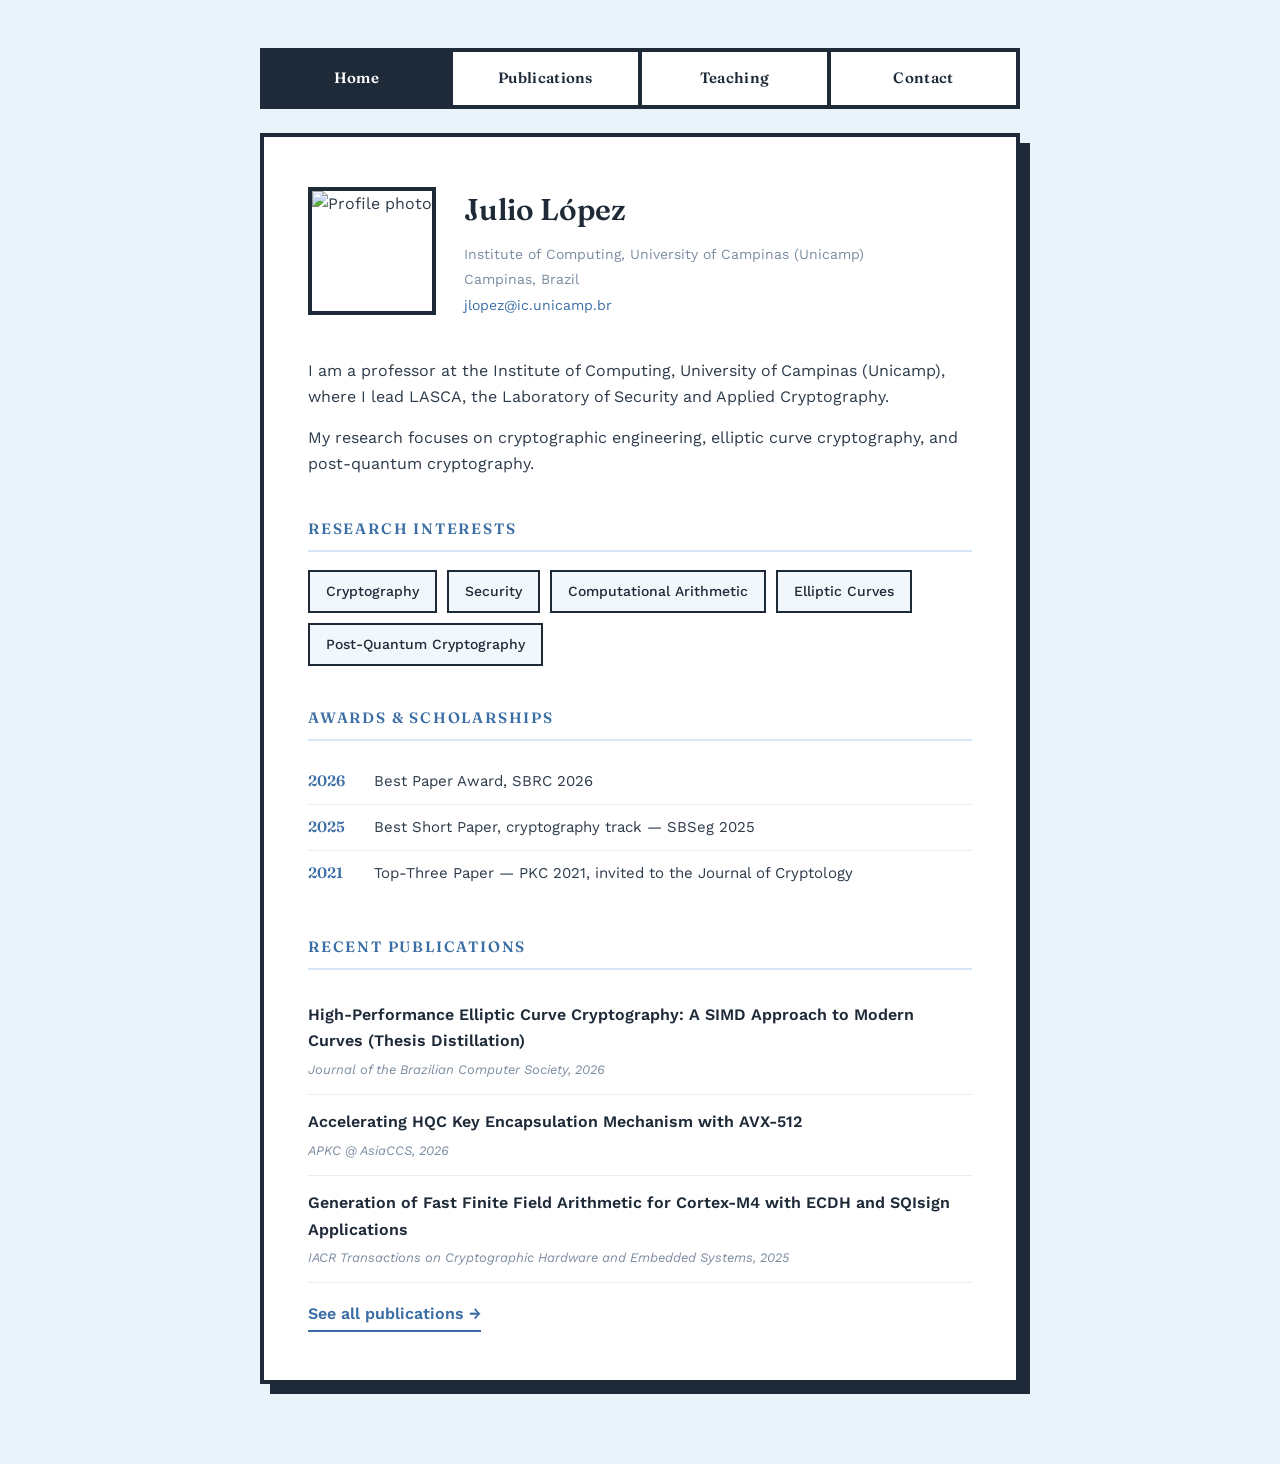
==== index.html @ bafcec86 "Add files via upload" ====
<!DOCTYPE html>
<html lang="en">
<head>
  <meta charset="UTF-8">
  <meta name="viewport" content="width=device-width, initial-scale=1.0">
  <title>Julio López — Home</title>

  <link rel="preconnect" href="https://fonts.googleapis.com">
  <link href="https://fonts.googleapis.com/css2?family=Fraunces:wght@500;600;700&family=Work+Sans:wght@400;500;600&display=swap" rel="stylesheet">

  <link rel="stylesheet" href="style.css">
</head>
<body>

  <nav class="top-nav">
    <a href="index.html" class="active">Home</a>
    <a href="publications.html">Publications</a>
    <a href="teaching.html">Teaching</a>
    <a href="contact.html">Contact</a>
  </nav>

  <div class="card">

    <div class="profile-block">
      <img src="https://placehold.co/128x128" alt="Profile photo">
      <div>
        <h1 class="profile-name">Julio López</h1>
        <div class="profile-meta">
          Institute of Computing, University of Campinas (Unicamp)<br>
          Campinas, Brazil<br>
          <a href="mailto:jlopez@ic.unicamp.br">jlopez@ic.unicamp.br</a>
        </div>
      </div>
    </div>

    <section id="about">
      <div class="bio-text">
        <p>
          I am a professor at the Institute of Computing, University of
          Campinas (Unicamp), where I lead LASCA, the Laboratory of Security
          and Applied Cryptography.
        </p>
        <p>
          My research focuses on cryptographic engineering, elliptic curve
          cryptography, and post-quantum cryptography.
        </p>
      </div>
    </section>

    <section id="interests">
      <h2>Research Interests</h2>
      <div class="chip-list">
        <span class="chip">Cryptography</span>
        <span class="chip">Security</span>
        <span class="chip">Computational Arithmetic</span>
        <span class="chip">Elliptic Curves</span>
        <span class="chip">Post-Quantum Cryptography</span>
      </div>
    </section>

    <section id="awards">
      <h2>Awards &amp; Scholarships</h2>
      <ul class="awards-list">
        <li>
          <span class="award-year">2026</span>
          <span>Best Paper Award, SBRC 2026</span>
        </li>
        <li>
          <span class="award-year">2025</span>
          <span>Best Short Paper, cryptography track — SBSeg 2025</span>
        </li>
        <li>
          <span class="award-year">2021</span>
          <span>Top-Three Paper — PKC 2021, invited to the Journal of Cryptology</span>
        </li>
      </ul>
    </section>

    <section id="publications-preview">
      <h2>Recent Publications</h2>

      <div class="pub-item">
        <div class="pub-title">High-Performance Elliptic Curve Cryptography: A SIMD Approach to Modern Curves (Thesis Distillation)</div>
        <div class="pub-venue">Journal of the Brazilian Computer Society, 2026</div>
      </div>

      <div class="pub-item">
        <div class="pub-title">Accelerating HQC Key Encapsulation Mechanism with AVX-512</div>
        <div class="pub-venue">APKC @ AsiaCCS, 2026</div>
      </div>

      <div class="pub-item">
        <div class="pub-title">Generation of Fast Finite Field Arithmetic for Cortex-M4 with ECDH and SQIsign Applications</div>
        <div class="pub-venue">IACR Transactions on Cryptographic Hardware and Embedded Systems, 2025</div>
      </div>

      <a href="publications.html" class="see-more">See all publications →</a>
    </section>

  </div>

</body>
</html>
---- style.css ----
:root {
  --bg-page: #EAF2FA;
  --bg-page-soft: #D7E7F6;
  --ink: #1E2A38;
  --text: #2C3A4A;
  --muted: #7C8CA0;
  --card-bg: #FFFFFF;
  --accent: #3B6EA5;
  --chip-bg: #F2F7FC;

  --font-display: 'Fraunces', Georgia, serif;
  --font-body: 'Work Sans', -apple-system, sans-serif;

  --border-width: 4px;
  --shadow-offset: 10px;
}

* {
  box-sizing: border-box;
}

html, body {
  margin: 0;
  padding: 0;
}

body {
  font-family: var(--font-body);
  color: var(--text);
  line-height: 1.65;
  background-color: var(--bg-page);
  min-height: 100vh;
  padding: 48px 20px 80px;
}

.top-nav {
  max-width: 760px;
  margin: 0 auto 24px;
  display: flex;
  border: var(--border-width) solid var(--ink);
  background: var(--card-bg);
}

.top-nav a {
  flex: 1;
  text-align: center;
  font-family: var(--font-display);
  font-weight: 600;
  font-size: 15px;
  text-decoration: none;
  color: var(--ink);
  background: var(--card-bg);
  padding: 14px 10px;
  letter-spacing: 0.02em;
  border-right: var(--border-width) solid var(--ink);
  transition: background 0.15s ease, color 0.15s ease;
}

.top-nav a:last-child {
  border-right: none;
}

.top-nav a:hover {
  background: var(--bg-page-soft);
}

.top-nav a.active {
  background: var(--ink);
  color: var(--card-bg);
}

.card {
  max-width: 760px;
  margin: 0 auto;
  background: var(--card-bg);
  border: var(--border-width) solid var(--ink);
  box-shadow: var(--shadow-offset) var(--shadow-offset) 0 var(--ink);
  padding: 48px 44px;
}

@media (max-width: 600px) {
  .card { padding: 32px 24px; }
  :root { --shadow-offset: 6px; }
}

.profile-block {
  display: flex;
  gap: 28px;
  align-items: center;
  margin-bottom: 36px;
  flex-wrap: wrap;
}

.profile-block img {
  width: 128px;
  height: 128px;
  object-fit: cover;
  border: var(--border-width) solid var(--ink);
  flex-shrink: 0;
}

.profile-name {
  font-family: var(--font-display);
  font-size: 30px;
  font-weight: 600;
  margin: 0 0 8px 0;
  color: var(--ink);
}

.profile-meta {
  font-size: 14px;
  color: var(--muted);
  line-height: 1.8;
}

.profile-meta a {
  color: var(--accent);
  text-decoration: none;
}

.profile-meta a:hover {
  text-decoration: underline;
}

section {
  margin-top: 40px;
}

section h2 {
  font-family: var(--font-display);
  font-size: 15px;
  font-weight: 600;
  text-transform: uppercase;
  letter-spacing: 0.12em;
  color: var(--accent);
  border-bottom: 2px solid var(--bg-page-soft);
  padding-bottom: 8px;
  margin: 0 0 18px 0;
}

.bio-text p {
  margin: 0 0 14px 0;
}

.chip-list {
  display: flex;
  flex-wrap: wrap;
  gap: 10px;
}

.chip {
  font-size: 14px;
  font-weight: 500;
  color: var(--ink);
  background: var(--chip-bg);
  border: 2px solid var(--ink);
  padding: 8px 16px;
  cursor: default;
  transition: transform 0.2s ease, background 0.2s ease, box-shadow 0.2s ease;
}

.chip:hover {
  transform: scale(1.12);
  background: var(--bg-page);
  box-shadow: 3px 3px 0 var(--ink);
}

.awards-list {
  list-style: none;
  padding: 0;
  margin: 0;
}

.awards-list li {
  display: flex;
  gap: 14px;
  padding: 10px 0;
  border-bottom: 1px solid #eee;
  font-size: 15px;
}

.awards-list li:last-child {
  border-bottom: none;
}

.award-year {
  font-family: var(--font-display);
  font-weight: 600;
  color: var(--accent);
  flex-shrink: 0;
  width: 52px;
}

.pub-item {
  padding: 14px 0;
  border-bottom: 1px solid #eee;
}

.pub-item:last-child {
  border-bottom: none;
}

.pub-title {
  font-weight: 600;
  color: var(--ink);
  margin-bottom: 4px;
}

.pub-venue {
  font-size: 13px;
  color: var(--muted);
  font-style: italic;
}

.see-more {
  display: inline-block;
  margin-top: 18px;
  font-weight: 600;
  color: var(--accent);
  text-decoration: none;
  border-bottom: 2px solid var(--accent);
  padding-bottom: 2px;
}

.see-more:hover {
  color: var(--ink);
  border-color: var(--ink);
}

.plain-list {
  padding-left: 20px;
  margin: 0;
}

.plain-list li {
  margin-bottom: 10px;
}

.course-link {
  color: var(--ink);
  text-decoration: none;
  border-bottom: 1px solid transparent;
}

.course-link:hover {
  color: var(--accent);
  border-bottom-color: var(--accent);
}

.back-link {
  display: inline-block;
  margin-bottom: 24px;
  font-size: 14px;
  font-weight: 600;
  color: var(--accent);
  text-decoration: none;
}

.back-link:hover {
  color: var(--ink);
}

.schedule-table {
  width: 100%;
  border-collapse: collapse;
  margin-top: 4px;
}

.schedule-table th,
.schedule-table td {
  text-align: left;
  padding: 10px 8px;
  border-bottom: 1px solid #eee;
  font-size: 14px;
}

.schedule-table th {
  font-family: var(--font-display);
  font-weight: 600;
  color: var(--ink);
  border-bottom: 2px solid var(--ink);
}

.grading-list {
  list-style: none;
  padding: 0;
  margin: 0;
}

.grading-list li {
  display: flex;
  justify-content: space-between;
  padding: 10px 0;
  border-bottom: 1px solid #eee;
  font-size: 15px;
}

.grading-list li:last-child {
  border-bottom: none;
}

.grading-weight {
  font-weight: 600;
  color: var(--accent);
}

.resource-links {
  display: flex;
  gap: 12px;
  flex-wrap: wrap;
}

.resource-link {
  display: inline-block;
  font-weight: 600;
  font-size: 14px;
  color: var(--ink);
  background: var(--card-bg);
  border: 2px solid var(--ink);
  padding: 10px 18px;
  text-decoration: none;
  transition: background 0.15s ease, color 0.15s ease;
}

.resource-link:hover {
  background: var(--ink);
  color: var(--card-bg);
}

.resource-link.primary {
  background: var(--ink);
  color: var(--card-bg);
}

.resource-link.primary:hover {
  background: var(--accent);
  border-color: var(--accent);
}

.textbook-list {
  list-style: none;
  padding: 0;
  margin: 0;
}

.textbook-list li {
  padding: 12px 0;
  border-bottom: 1px solid #eee;
}

.textbook-list li:last-child {
  border-bottom: none;
}

.textbook-title {
  font-weight: 600;
  color: var(--ink);
}

.textbook-meta {
  font-size: 13px;
  color: var(--muted);
  margin-top: 2px;
}

.contact-field {
  margin-bottom: 16px;
}

.contact-label {
  font-size: 12px;
  text-transform: uppercase;
  letter-spacing: 0.08em;
  color: var(--muted);
  margin-bottom: 3px;
}

.contact-value a {
  color: var(--accent);
  text-decoration: none;
}

.contact-value a:hover {
  text-decoration: underline;
}
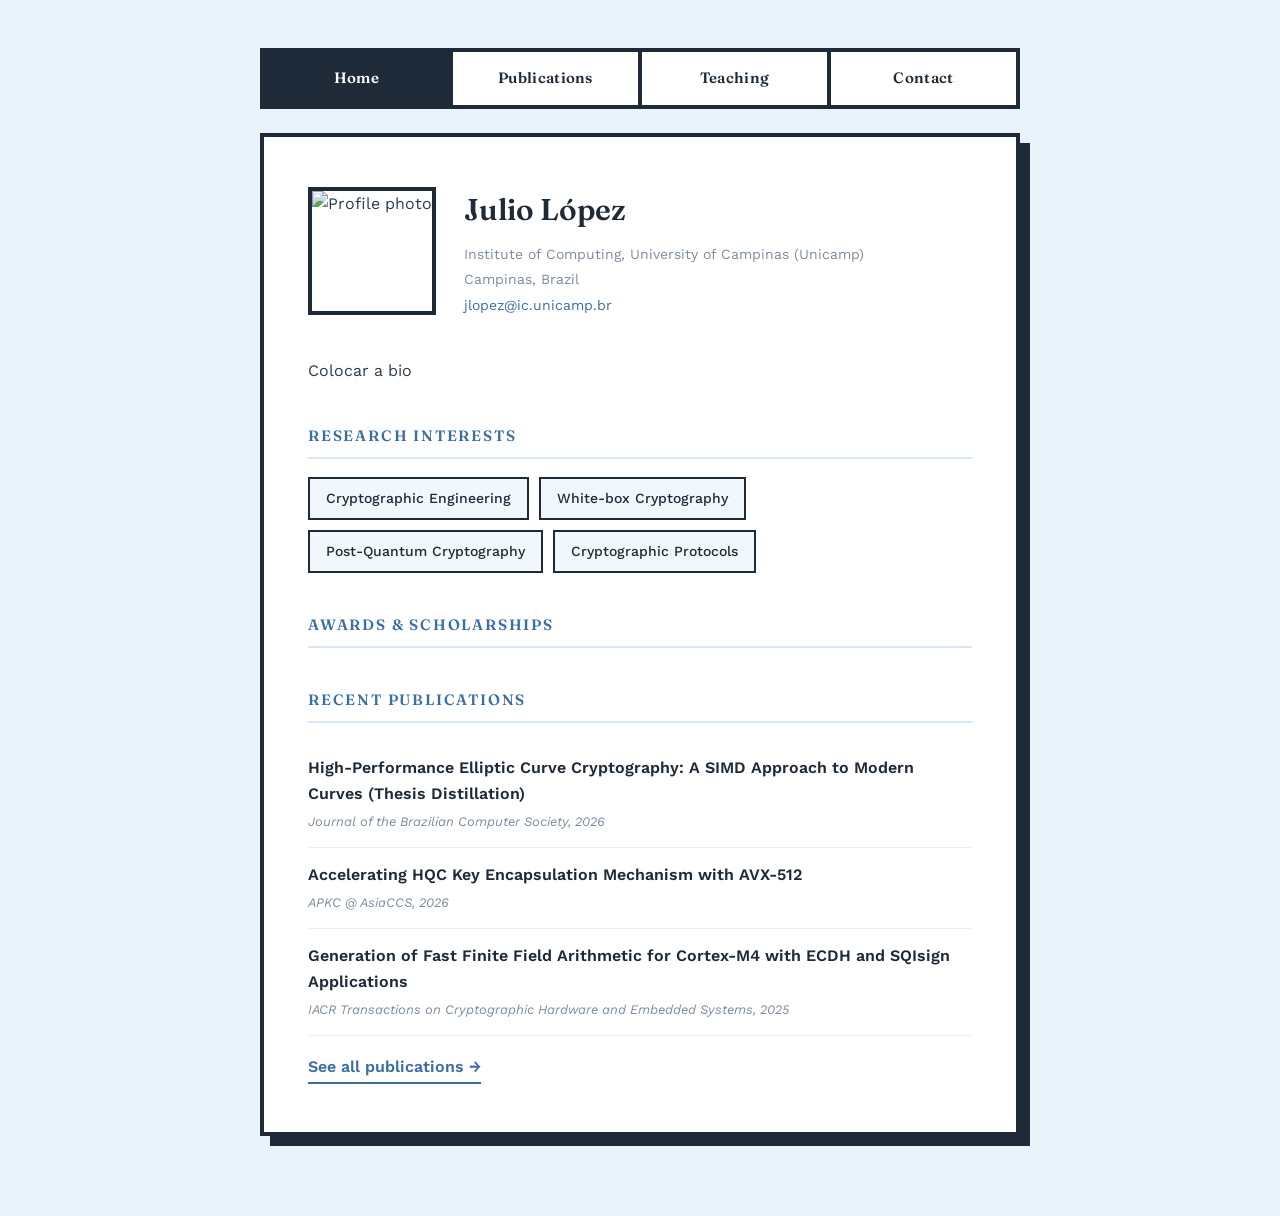
==== commit e9cbe4f0: "Update index.html" ====
--- a/index.html
+++ b/index.html
@@ -36,43 +36,26 @@
     <section id="about">
       <div class="bio-text">
         <p>
-          I am a professor at the Institute of Computing, University of
-          Campinas (Unicamp), where I lead LASCA, the Laboratory of Security
-          and Applied Cryptography.
+       Colocar a bio
         </p>
-        <p>
-          My research focuses on cryptographic engineering, elliptic curve
-          cryptography, and post-quantum cryptography.
-        </p>
+      
       </div>
     </section>
 
     <section id="interests">
       <h2>Research Interests</h2>
       <div class="chip-list">
-        <span class="chip">Cryptography</span>
-        <span class="chip">Security</span>
-        <span class="chip">Computational Arithmetic</span>
-        <span class="chip">Elliptic Curves</span>
+        <span class="chip">Cryptographic Engineering </span>
+        <span class="chip">White-box Cryptography</span>
         <span class="chip">Post-Quantum Cryptography</span>
+        <span class="chip">Cryptographic Protocols</span>
       </div>
     </section>
 
     <section id="awards">
       <h2>Awards &amp; Scholarships</h2>
       <ul class="awards-list">
-        <li>
-          <span class="award-year">2026</span>
-          <span>Best Paper Award, SBRC 2026</span>
-        </li>
-        <li>
-          <span class="award-year">2025</span>
-          <span>Best Short Paper, cryptography track — SBSeg 2025</span>
-        </li>
-        <li>
-          <span class="award-year">2021</span>
-          <span>Top-Three Paper — PKC 2021, invited to the Journal of Cryptology</span>
-        </li>
+        
       </ul>
     </section>
 
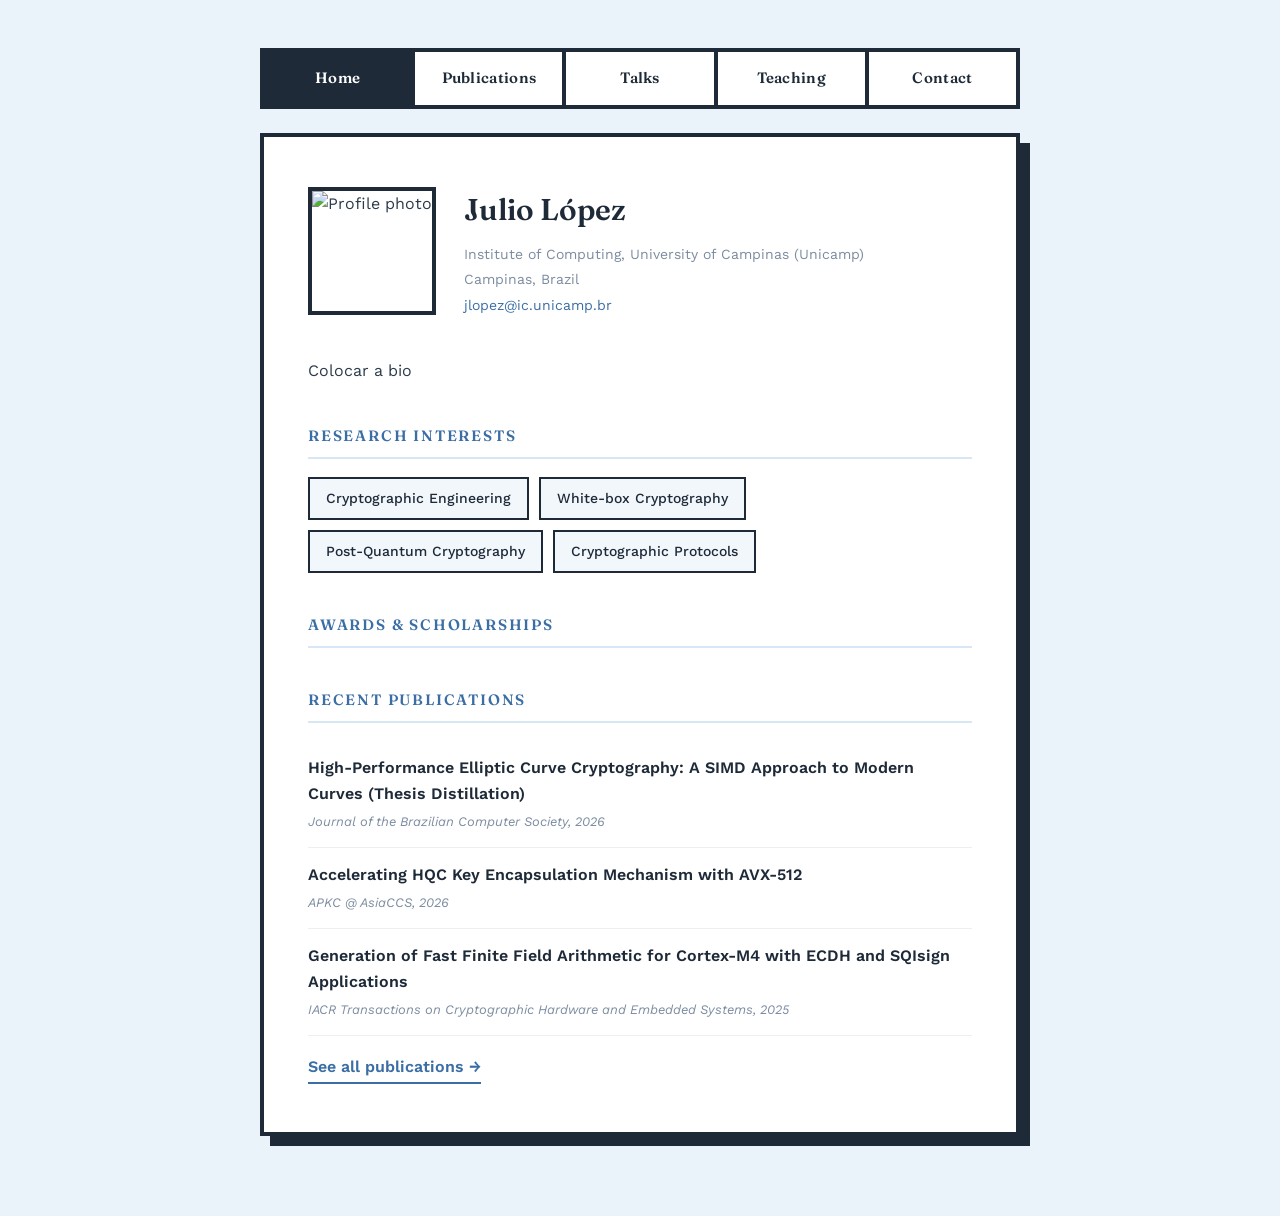
==== commit a00d3b85: "Update index.html" ====
--- a/index.html
+++ b/index.html
@@ -15,6 +15,7 @@
   <nav class="top-nav">
     <a href="index.html" class="active">Home</a>
     <a href="publications.html">Publications</a>
+      <a href="talks.html">Talks</a>
     <a href="teaching.html">Teaching</a>
     <a href="contact.html">Contact</a>
   </nav>
--- a/style.css
+++ b/style.css
@@ -363,6 +363,112 @@
   margin-top: 2px;
 }
 
+.talk-item {
+  padding: 16px 0;
+  border-bottom: 1px solid #eee;
+}
+
+.talk-item:last-child {
+  border-bottom: none;
+}
+
+.talk-header {
+  display: flex;
+  justify-content: space-between;
+  align-items: center;
+  margin-bottom: 6px;
+}
+
+.talk-type {
+  font-size: 11px;
+  font-weight: 600;
+  text-transform: uppercase;
+  letter-spacing: 0.06em;
+  color: var(--accent);
+  background: var(--chip-bg);
+  border: 1px solid var(--accent);
+  padding: 3px 8px;
+}
+
+.talk-date {
+  font-size: 13px;
+  color: var(--muted);
+  font-family: var(--font-display);
+  font-weight: 600;
+}
+
+.talk-title {
+  font-weight: 600;
+  color: var(--ink);
+  margin-bottom: 4px;
+}
+
+.talk-venue {
+  font-size: 13px;
+  color: var(--muted);
+  font-style: italic;
+  margin-bottom: 12px;
+}
+
+.talk-links {
+  display: flex;
+  gap: 10px;
+  flex-wrap: wrap;
+}
+
+.resource-link.small {
+  padding: 6px 14px;
+  font-size: 13px;
+}
+
+.student-group {
+  margin-bottom: 22px;
+}
+
+.student-group:last-child {
+  margin-bottom: 0;
+}
+
+.student-group h3 {
+  font-family: var(--font-display);
+  font-size: 15px;
+  font-weight: 600;
+  color: var(--ink);
+  margin: 0 0 8px 0;
+}
+
+.student-list {
+  list-style: none;
+  padding: 0;
+  margin: 0;
+}
+
+.student-list li {
+  display: flex;
+  justify-content: space-between;
+  align-items: baseline;
+  gap: 12px;
+  padding: 8px 0;
+  border-bottom: 1px solid #eee;
+  font-size: 15px;
+}
+
+.student-list li:last-child {
+  border-bottom: none;
+}
+
+.student-name {
+  font-weight: 600;
+  color: var(--ink);
+  flex-shrink: 0;
+}
+
+.student-meta {
+  font-size: 13px;
+  color: var(--muted);
+  text-align: right;
+}
+
 .contact-field {
   margin-bottom: 16px;
 }
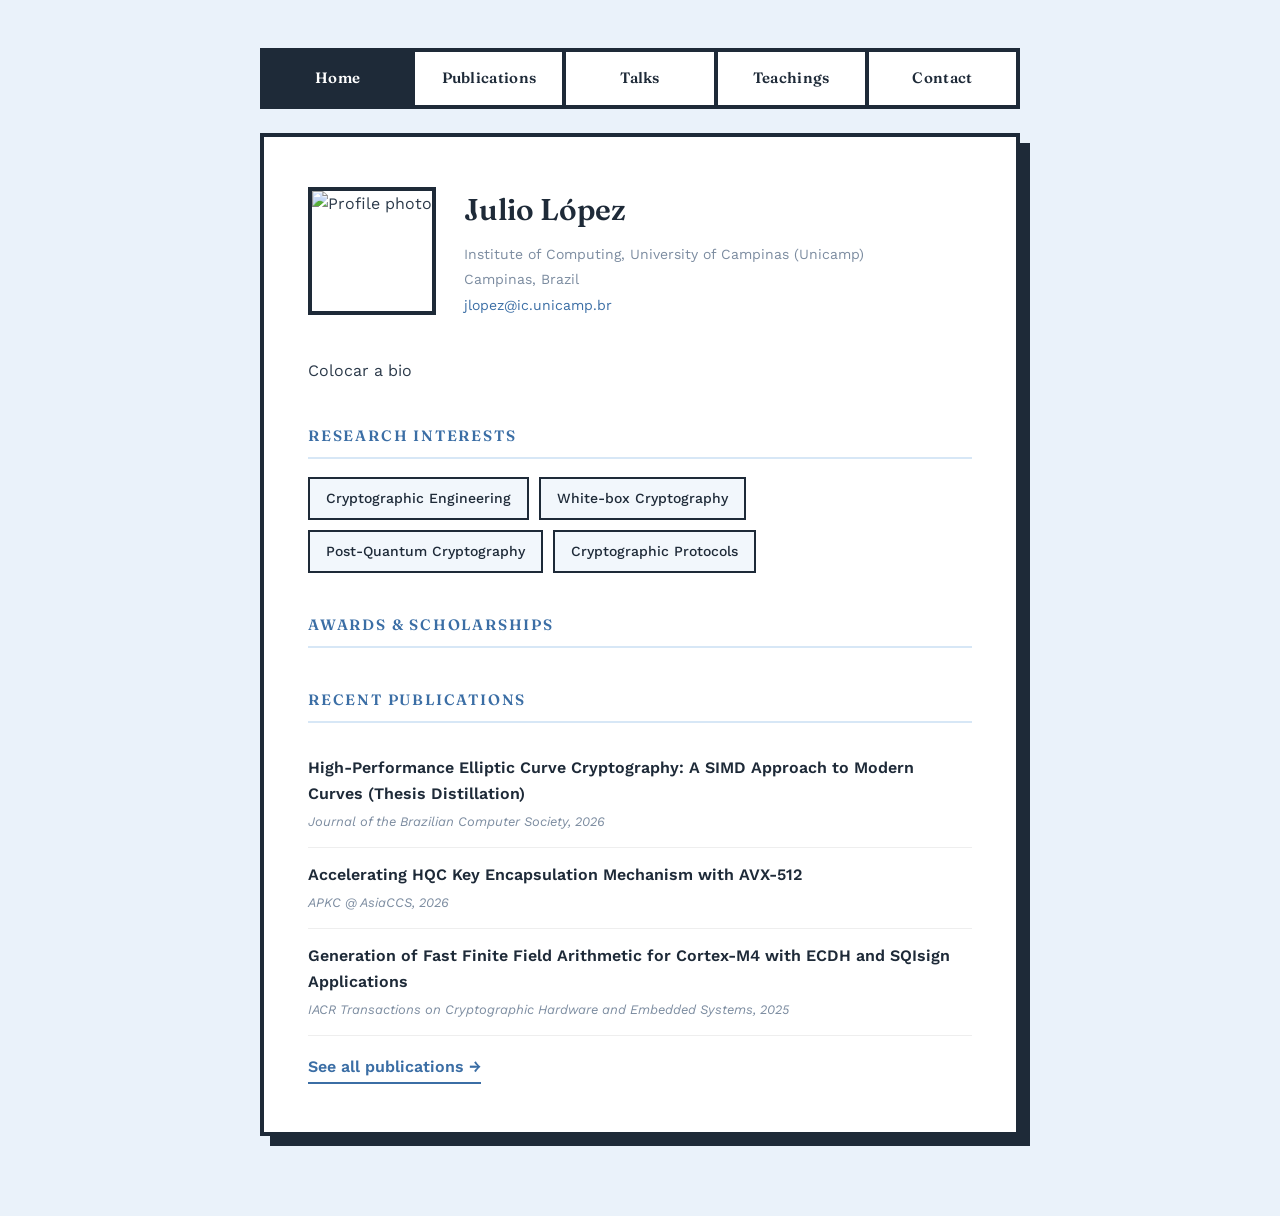
==== commit 30db88d7: "Update index.html" ====
--- a/index.html
+++ b/index.html
@@ -16,14 +16,15 @@
     <a href="index.html" class="active">Home</a>
     <a href="publications.html">Publications</a>
       <a href="talks.html">Talks</a>
-    <a href="teaching.html">Teaching</a>
+    <a href="teaching.html">Teachings</a>
     <a href="contact.html">Contact</a>
   </nav>
 
   <div class="card">
 
     <div class="profile-block">
-      <img src="https://placehold.co/128x128" alt="Profile photo">
+      <img src="https://www.lasca.ic.unicamp.br/team/photos/julio-lopez.jpg" alt="Profile photo">
+
       <div>
         <h1 class="profile-name">Julio López</h1>
         <div class="profile-meta">
--- a/style.css
+++ b/style.css
@@ -489,3 +489,7 @@
 .contact-value a:hover {
   text-decoration: underline;
 }
+
+element::-webkit-scrollbar {
+  display: none;
+}
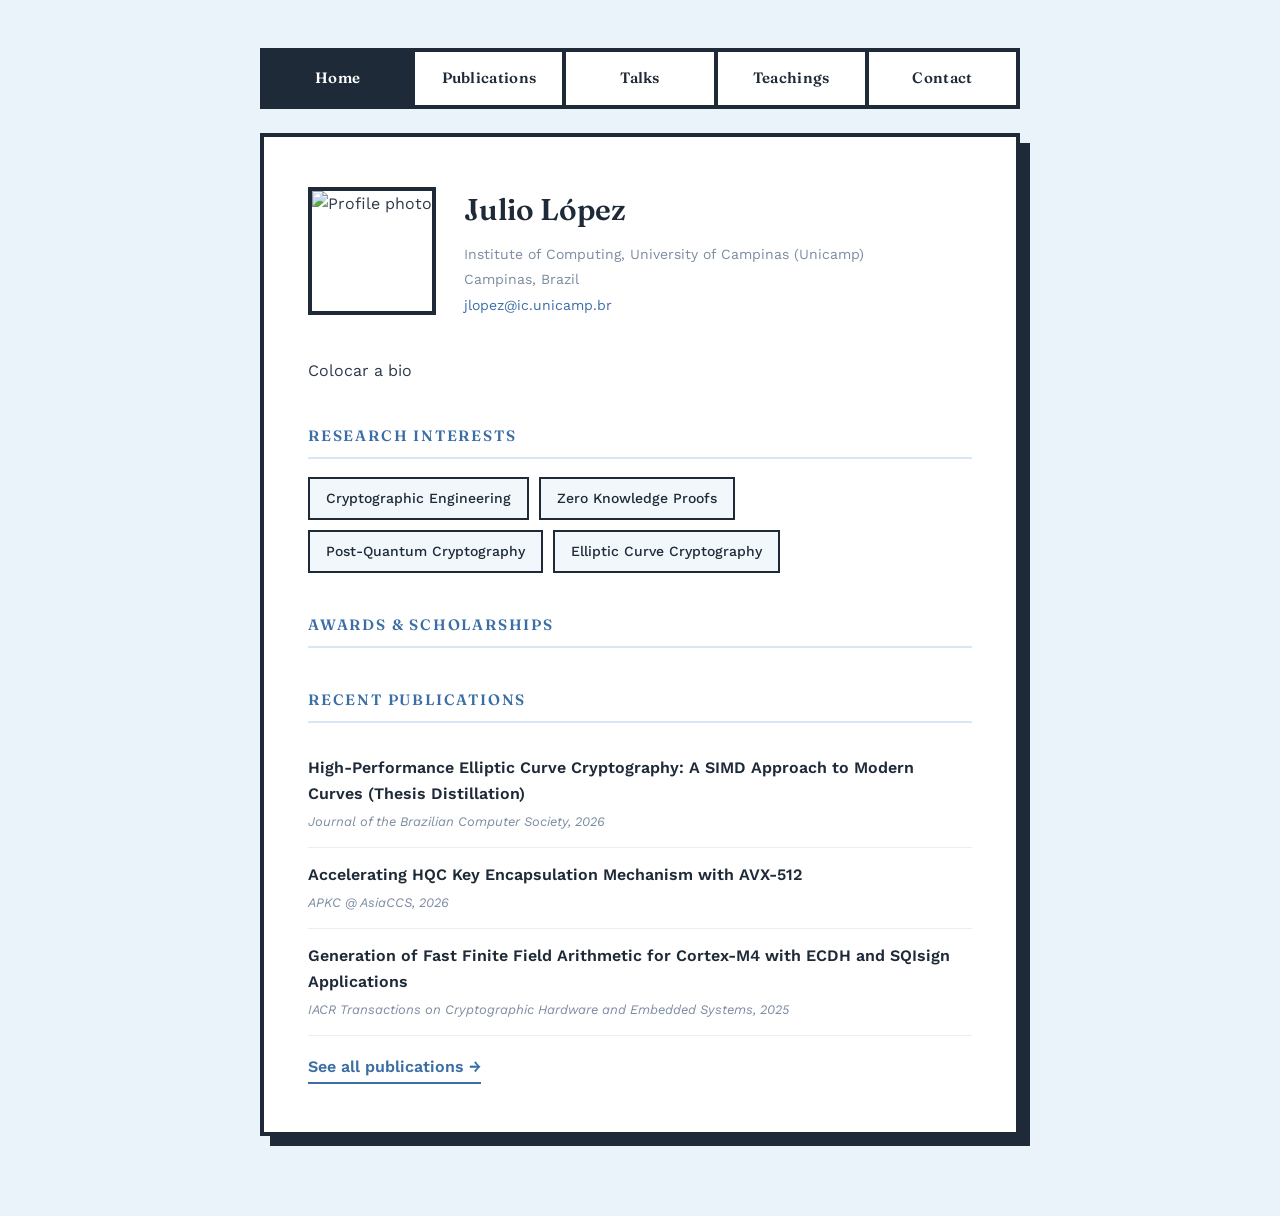
==== commit 03e6b495: "Update index.html" ====
--- a/index.html
+++ b/index.html
@@ -48,9 +48,9 @@
       <h2>Research Interests</h2>
       <div class="chip-list">
         <span class="chip">Cryptographic Engineering </span>
-        <span class="chip">White-box Cryptography</span>
+        <span class="chip">Zero Knowledge Proofs</span>
         <span class="chip">Post-Quantum Cryptography</span>
-        <span class="chip">Cryptographic Protocols</span>
+        <span class="chip">Elliptic Curve Cryptography</span>
       </div>
     </section>
 
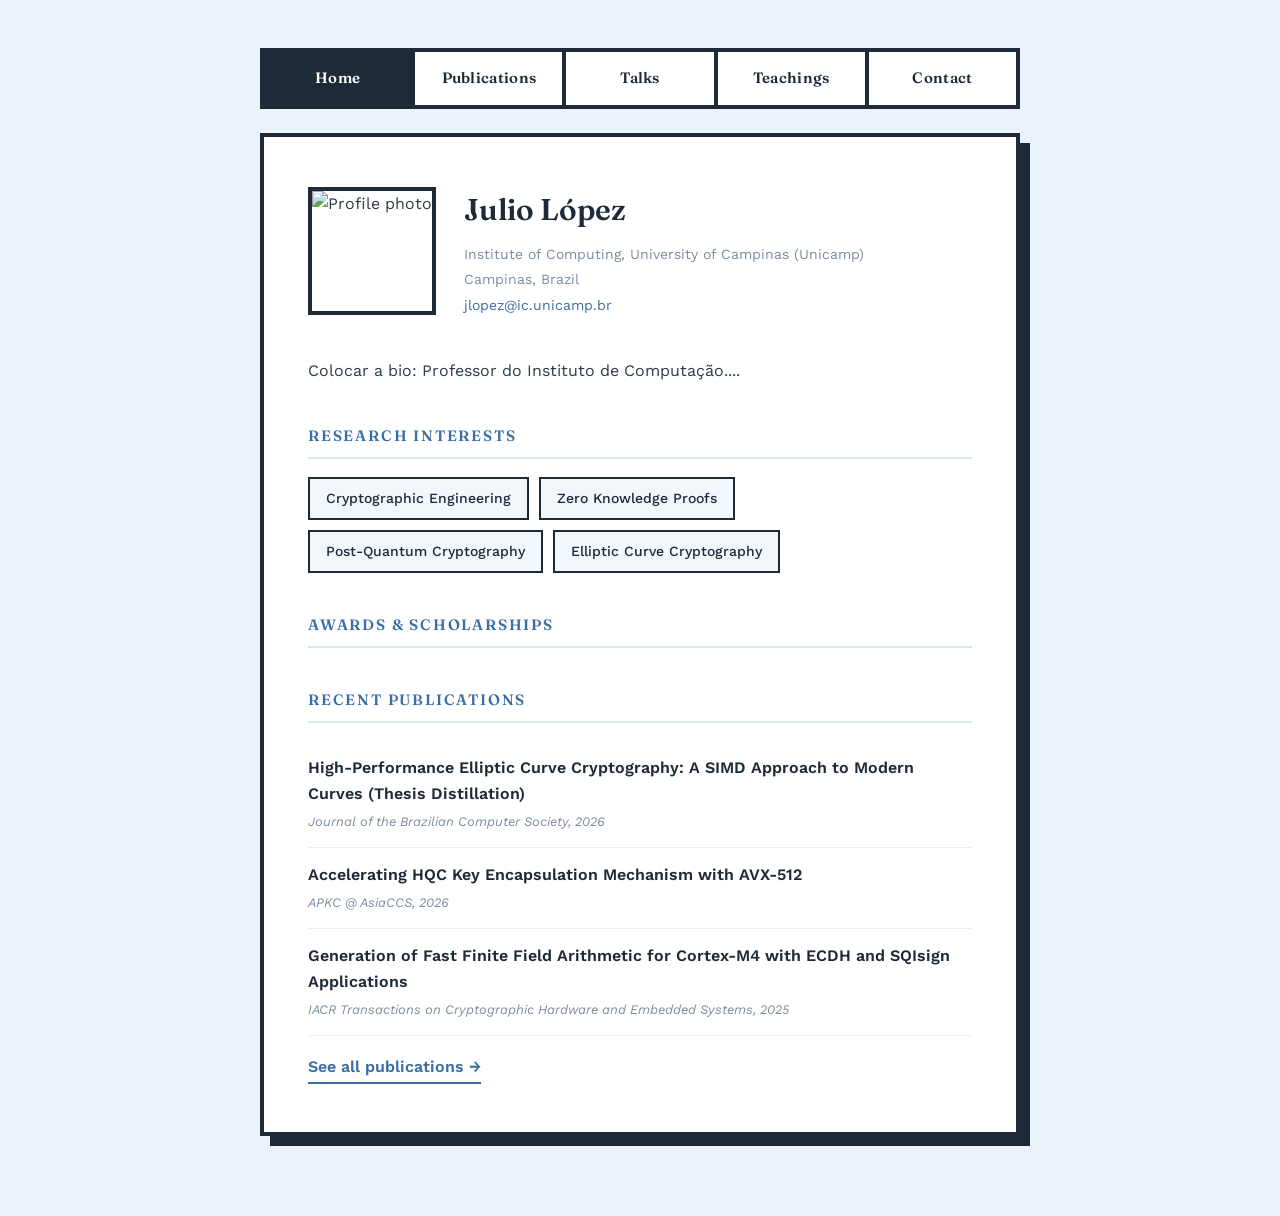
==== commit b80c69c3: "Update index.html" ====
--- a/index.html
+++ b/index.html
@@ -38,7 +38,7 @@
     <section id="about">
       <div class="bio-text">
         <p>
-       Colocar a bio
+       Colocar a bio: Professor do Instituto de Computação....
         </p>
       
       </div>
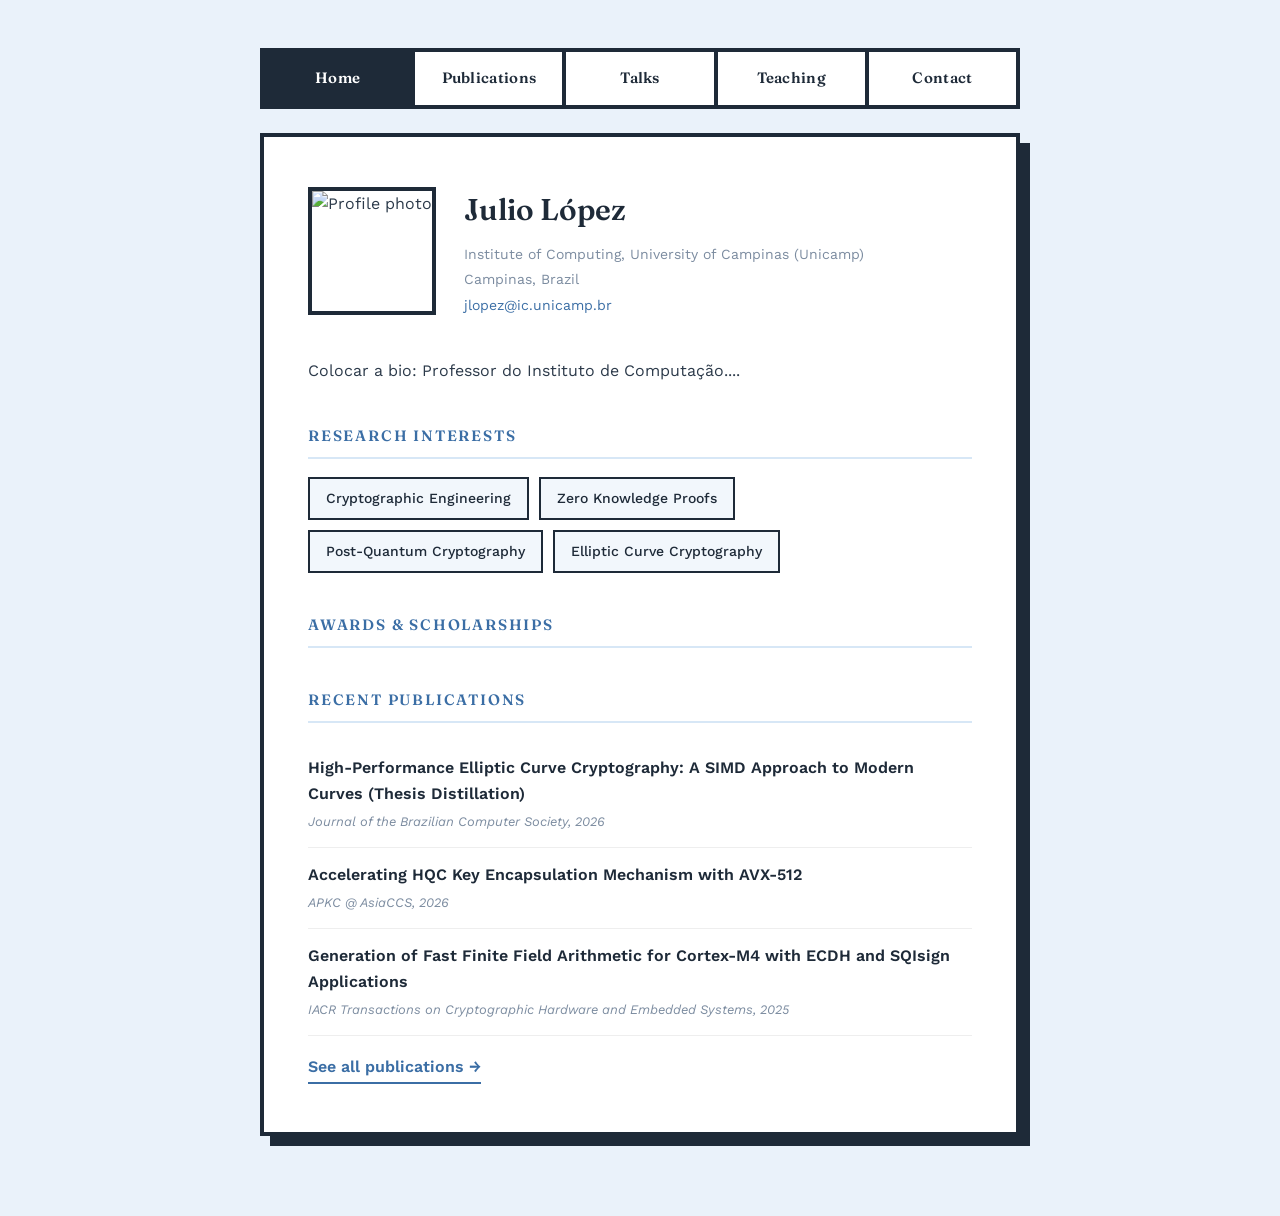
==== commit efadf0b5: "Site organizado em pastas" ====
--- a/index.html
+++ b/index.html
@@ -8,15 +8,15 @@
   <link rel="preconnect" href="https://fonts.googleapis.com">
   <link href="https://fonts.googleapis.com/css2?family=Fraunces:wght@500;600;700&family=Work+Sans:wght@400;500;600&display=swap" rel="stylesheet">
 
-  <link rel="stylesheet" href="style.css">
+  <link rel="stylesheet" href="assets/css/style.css">
 </head>
 <body>
 
   <nav class="top-nav">
     <a href="index.html" class="active">Home</a>
     <a href="publications.html">Publications</a>
-      <a href="talks.html">Talks</a>
-    <a href="teaching.html">Teachings</a>
+    <a href="talks.html">Talks</a>
+    <a href="teaching.html">Teaching</a>
     <a href="contact.html">Contact</a>
   </nav>
 
@@ -40,7 +40,7 @@
         <p>
        Colocar a bio: Professor do Instituto de Computação....
         </p>
-      
+
       </div>
     </section>
 
@@ -57,7 +57,7 @@
     <section id="awards">
       <h2>Awards &amp; Scholarships</h2>
       <ul class="awards-list">
-        
+
       </ul>
     </section>
 
--- a/assets/css/style.css
+++ b/assets/css/style.css
@@ -0,0 +1,495 @@
+:root {
+  --bg-page: #EAF2FA;
+  --bg-page-soft: #D7E7F6;
+  --ink: #1E2A38;
+  --text: #2C3A4A;
+  --muted: #7C8CA0;
+  --card-bg: #FFFFFF;
+  --accent: #3B6EA5;
+  --chip-bg: #F2F7FC;
+
+  --font-display: 'Fraunces', Georgia, serif;
+  --font-body: 'Work Sans', -apple-system, sans-serif;
+
+  --border-width: 4px;
+  --shadow-offset: 10px;
+}
+
+* {
+  box-sizing: border-box;
+}
+
+html, body {
+  margin: 0;
+  padding: 0;
+}
+
+body {
+  font-family: var(--font-body);
+  color: var(--text);
+  line-height: 1.65;
+  background-color: var(--bg-page);
+  min-height: 100vh;
+  padding: 48px 20px 80px;
+}
+
+.top-nav {
+  max-width: 760px;
+  margin: 0 auto 24px;
+  display: flex;
+  border: var(--border-width) solid var(--ink);
+  background: var(--card-bg);
+}
+
+.top-nav a {
+  flex: 1;
+  text-align: center;
+  font-family: var(--font-display);
+  font-weight: 600;
+  font-size: 15px;
+  text-decoration: none;
+  color: var(--ink);
+  background: var(--card-bg);
+  padding: 14px 10px;
+  letter-spacing: 0.02em;
+  border-right: var(--border-width) solid var(--ink);
+  transition: background 0.15s ease, color 0.15s ease;
+}
+
+.top-nav a:last-child {
+  border-right: none;
+}
+
+.top-nav a:hover {
+  background: var(--bg-page-soft);
+}
+
+.top-nav a.active {
+  background: var(--ink);
+  color: var(--card-bg);
+}
+
+.card {
+  max-width: 760px;
+  margin: 0 auto;
+  background: var(--card-bg);
+  border: var(--border-width) solid var(--ink);
+  box-shadow: var(--shadow-offset) var(--shadow-offset) 0 var(--ink);
+  padding: 48px 44px;
+}
+
+@media (max-width: 600px) {
+  .card { padding: 32px 24px; }
+  :root { --shadow-offset: 6px; }
+}
+
+.profile-block {
+  display: flex;
+  gap: 28px;
+  align-items: center;
+  margin-bottom: 36px;
+  flex-wrap: wrap;
+}
+
+.profile-block img {
+  width: 128px;
+  height: 128px;
+  object-fit: cover;
+  border: var(--border-width) solid var(--ink);
+  flex-shrink: 0;
+}
+
+.profile-name {
+  font-family: var(--font-display);
+  font-size: 30px;
+  font-weight: 600;
+  margin: 0 0 8px 0;
+  color: var(--ink);
+}
+
+.profile-meta {
+  font-size: 14px;
+  color: var(--muted);
+  line-height: 1.8;
+}
+
+.profile-meta a {
+  color: var(--accent);
+  text-decoration: none;
+}
+
+.profile-meta a:hover {
+  text-decoration: underline;
+}
+
+section {
+  margin-top: 40px;
+}
+
+section h2 {
+  font-family: var(--font-display);
+  font-size: 15px;
+  font-weight: 600;
+  text-transform: uppercase;
+  letter-spacing: 0.12em;
+  color: var(--accent);
+  border-bottom: 2px solid var(--bg-page-soft);
+  padding-bottom: 8px;
+  margin: 0 0 18px 0;
+}
+
+.bio-text p {
+  margin: 0 0 14px 0;
+}
+
+.chip-list {
+  display: flex;
+  flex-wrap: wrap;
+  gap: 10px;
+}
+
+.chip {
+  font-size: 14px;
+  font-weight: 500;
+  color: var(--ink);
+  background: var(--chip-bg);
+  border: 2px solid var(--ink);
+  padding: 8px 16px;
+  cursor: default;
+  transition: transform 0.2s ease, background 0.2s ease, box-shadow 0.2s ease;
+}
+
+.chip:hover {
+  transform: scale(1.12);
+  background: var(--bg-page);
+  box-shadow: 3px 3px 0 var(--ink);
+}
+
+.awards-list {
+  list-style: none;
+  padding: 0;
+  margin: 0;
+}
+
+.awards-list li {
+  display: flex;
+  gap: 14px;
+  padding: 10px 0;
+  border-bottom: 1px solid #eee;
+  font-size: 15px;
+}
+
+.awards-list li:last-child {
+  border-bottom: none;
+}
+
+.award-year {
+  font-family: var(--font-display);
+  font-weight: 600;
+  color: var(--accent);
+  flex-shrink: 0;
+  width: 52px;
+}
+
+.pub-item {
+  padding: 14px 0;
+  border-bottom: 1px solid #eee;
+}
+
+.pub-item:last-child {
+  border-bottom: none;
+}
+
+.pub-title {
+  font-weight: 600;
+  color: var(--ink);
+  margin-bottom: 4px;
+}
+
+.pub-venue {
+  font-size: 13px;
+  color: var(--muted);
+  font-style: italic;
+}
+
+.see-more {
+  display: inline-block;
+  margin-top: 18px;
+  font-weight: 600;
+  color: var(--accent);
+  text-decoration: none;
+  border-bottom: 2px solid var(--accent);
+  padding-bottom: 2px;
+}
+
+.see-more:hover {
+  color: var(--ink);
+  border-color: var(--ink);
+}
+
+.plain-list {
+  padding-left: 20px;
+  margin: 0;
+}
+
+.plain-list li {
+  margin-bottom: 10px;
+}
+
+.course-link {
+  color: var(--ink);
+  text-decoration: none;
+  border-bottom: 1px solid transparent;
+}
+
+.course-link:hover {
+  color: var(--accent);
+  border-bottom-color: var(--accent);
+}
+
+.back-link {
+  display: inline-block;
+  margin-bottom: 24px;
+  font-size: 14px;
+  font-weight: 600;
+  color: var(--accent);
+  text-decoration: none;
+}
+
+.back-link:hover {
+  color: var(--ink);
+}
+
+.schedule-table {
+  width: 100%;
+  border-collapse: collapse;
+  margin-top: 4px;
+}
+
+.schedule-table th,
+.schedule-table td {
+  text-align: left;
+  padding: 10px 8px;
+  border-bottom: 1px solid #eee;
+  font-size: 14px;
+}
+
+.schedule-table th {
+  font-family: var(--font-display);
+  font-weight: 600;
+  color: var(--ink);
+  border-bottom: 2px solid var(--ink);
+}
+
+.grading-list {
+  list-style: none;
+  padding: 0;
+  margin: 0;
+}
+
+.grading-list li {
+  display: flex;
+  justify-content: space-between;
+  padding: 10px 0;
+  border-bottom: 1px solid #eee;
+  font-size: 15px;
+}
+
+.grading-list li:last-child {
+  border-bottom: none;
+}
+
+.grading-weight {
+  font-weight: 600;
+  color: var(--accent);
+}
+
+.resource-links {
+  display: flex;
+  gap: 12px;
+  flex-wrap: wrap;
+}
+
+.resource-link {
+  display: inline-block;
+  font-weight: 600;
+  font-size: 14px;
+  color: var(--ink);
+  background: var(--card-bg);
+  border: 2px solid var(--ink);
+  padding: 10px 18px;
+  text-decoration: none;
+  transition: background 0.15s ease, color 0.15s ease;
+}
+
+.resource-link:hover {
+  background: var(--ink);
+  color: var(--card-bg);
+}
+
+.resource-link.primary {
+  background: var(--ink);
+  color: var(--card-bg);
+}
+
+.resource-link.primary:hover {
+  background: var(--accent);
+  border-color: var(--accent);
+}
+
+.textbook-list {
+  list-style: none;
+  padding: 0;
+  margin: 0;
+}
+
+.textbook-list li {
+  padding: 12px 0;
+  border-bottom: 1px solid #eee;
+}
+
+.textbook-list li:last-child {
+  border-bottom: none;
+}
+
+.textbook-title {
+  font-weight: 600;
+  color: var(--ink);
+}
+
+.textbook-meta {
+  font-size: 13px;
+  color: var(--muted);
+  margin-top: 2px;
+}
+
+.talk-item {
+  padding: 16px 0;
+  border-bottom: 1px solid #eee;
+}
+
+.talk-item:last-child {
+  border-bottom: none;
+}
+
+.talk-header {
+  display: flex;
+  justify-content: space-between;
+  align-items: center;
+  margin-bottom: 6px;
+}
+
+.talk-type {
+  font-size: 11px;
+  font-weight: 600;
+  text-transform: uppercase;
+  letter-spacing: 0.06em;
+  color: var(--accent);
+  background: var(--chip-bg);
+  border: 1px solid var(--accent);
+  padding: 3px 8px;
+}
+
+.talk-date {
+  font-size: 13px;
+  color: var(--muted);
+  font-family: var(--font-display);
+  font-weight: 600;
+}
+
+.talk-title {
+  font-weight: 600;
+  color: var(--ink);
+  margin-bottom: 4px;
+}
+
+.talk-venue {
+  font-size: 13px;
+  color: var(--muted);
+  font-style: italic;
+  margin-bottom: 12px;
+}
+
+.talk-links {
+  display: flex;
+  gap: 10px;
+  flex-wrap: wrap;
+}
+
+.resource-link.small {
+  padding: 6px 14px;
+  font-size: 13px;
+}
+
+.student-group {
+  margin-bottom: 22px;
+}
+
+.student-group:last-child {
+  margin-bottom: 0;
+}
+
+.student-group h3 {
+  font-family: var(--font-display);
+  font-size: 15px;
+  font-weight: 600;
+  color: var(--ink);
+  margin: 0 0 8px 0;
+}
+
+.student-list {
+  list-style: none;
+  padding: 0;
+  margin: 0;
+}
+
+.student-list li {
+  display: flex;
+  justify-content: space-between;
+  align-items: baseline;
+  gap: 12px;
+  padding: 8px 0;
+  border-bottom: 1px solid #eee;
+  font-size: 15px;
+}
+
+.student-list li:last-child {
+  border-bottom: none;
+}
+
+.student-name {
+  font-weight: 600;
+  color: var(--ink);
+  flex-shrink: 0;
+}
+
+.student-meta {
+  font-size: 13px;
+  color: var(--muted);
+  text-align: right;
+}
+
+.contact-field {
+  margin-bottom: 16px;
+}
+
+.contact-label {
+  font-size: 12px;
+  text-transform: uppercase;
+  letter-spacing: 0.08em;
+  color: var(--muted);
+  margin-bottom: 3px;
+}
+
+.contact-value a {
+  color: var(--accent);
+  text-decoration: none;
+}
+
+.contact-value a:hover {
+  text-decoration: underline;
+}
+
+element::-webkit-scrollbar {
+  display: none;
+}
